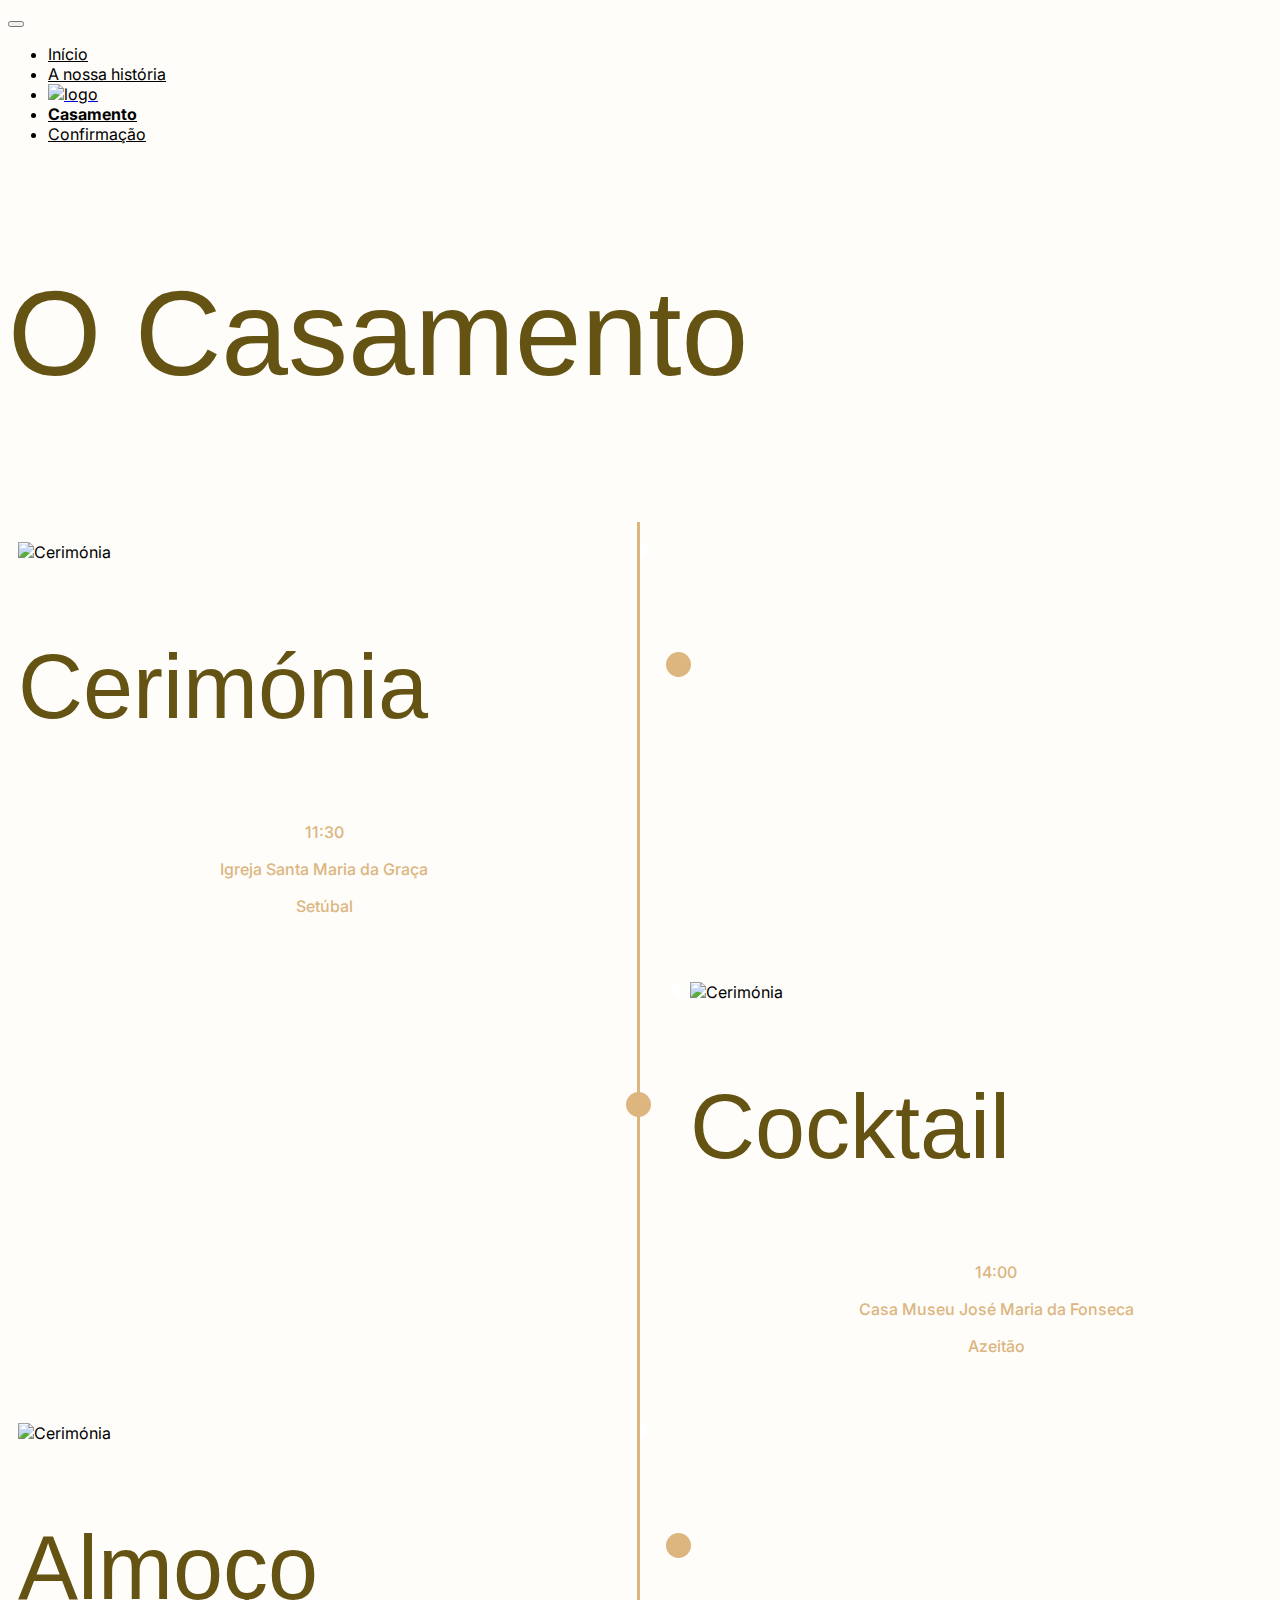
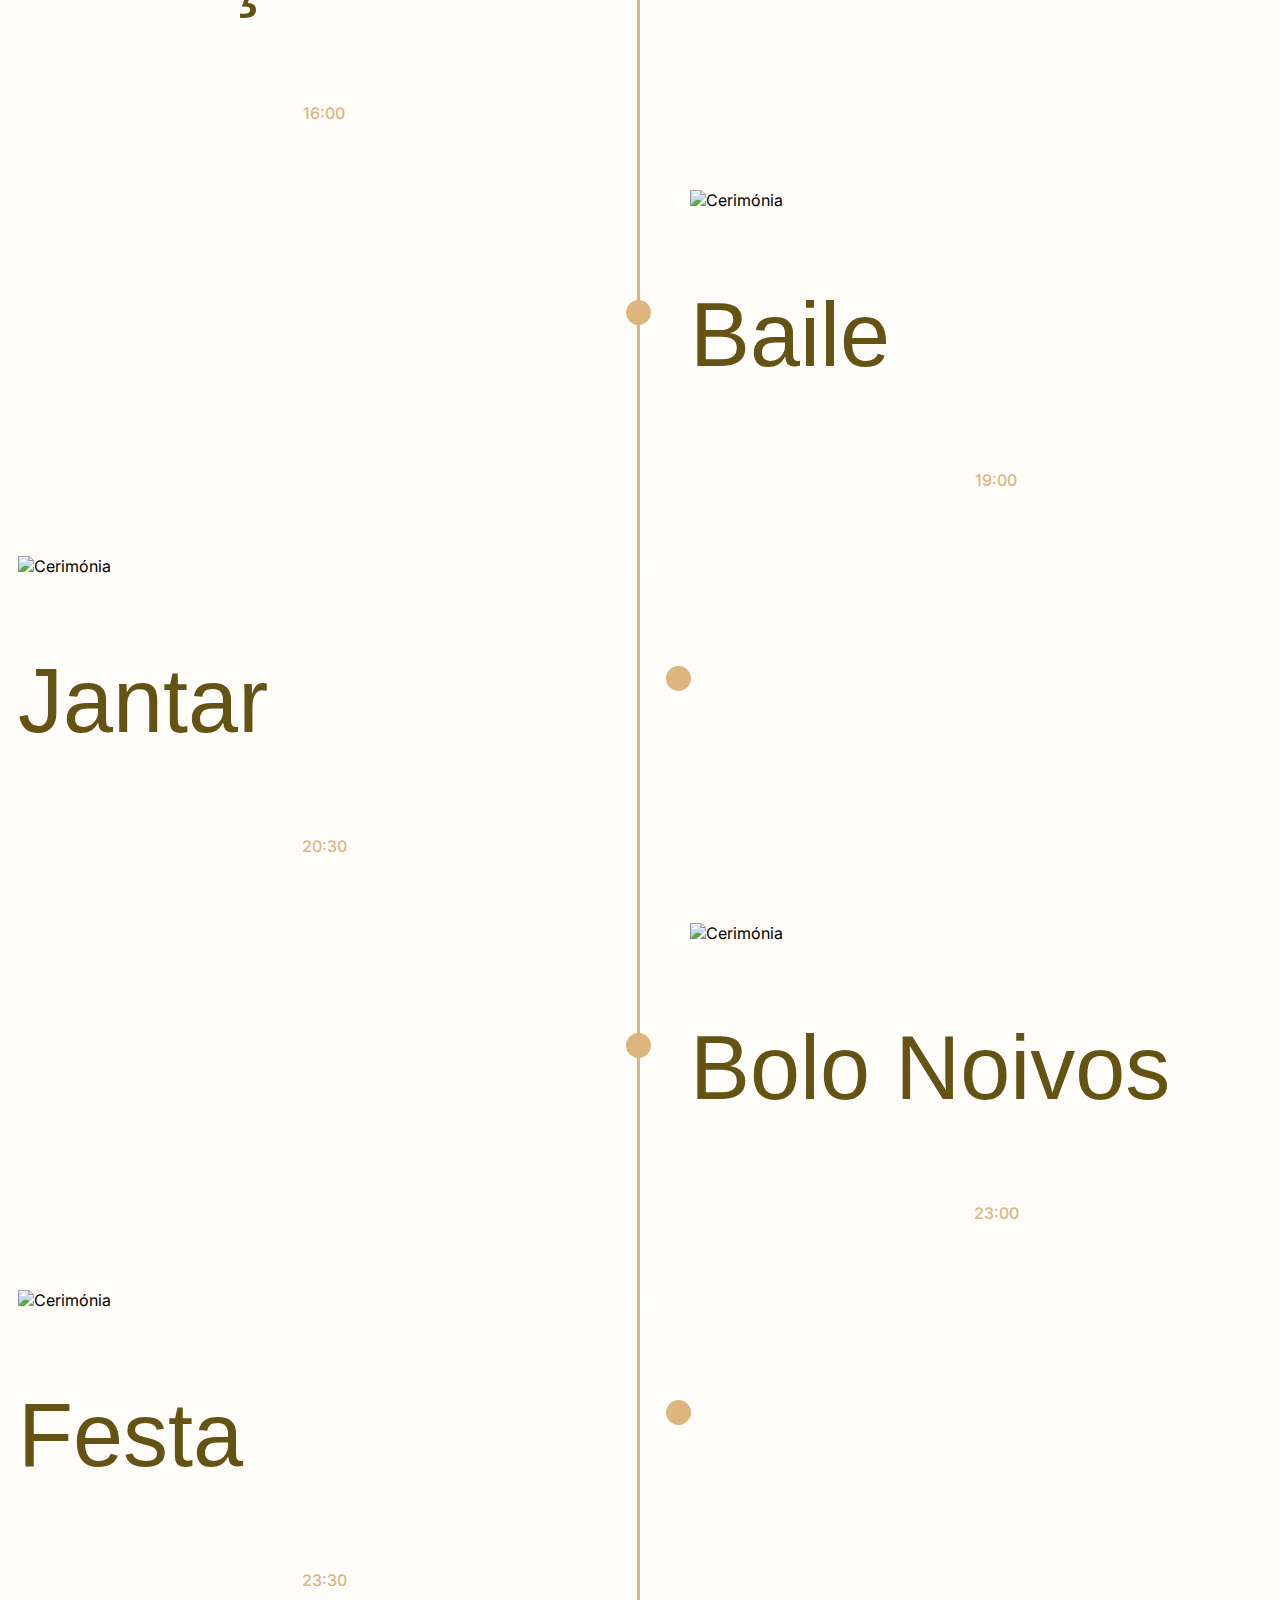
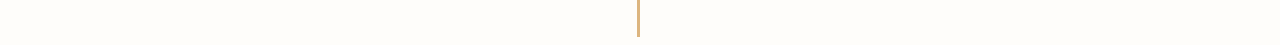
==== Casamento.html @ efe5643a "Add files via upload" ====
<!DOCTYPE html>
<html lang="en">
<head>
    <meta charset="UTF-8">
    <meta http-equiv="X-UA-Compatible" content="IE=edge">
    <meta name="viewport" content="width=device-width, initial-scale=1.0">
    <link href="https://cdn.jsdelivr.net/npm/bootstrap@5.2.3/dist/css/bootstrap.min.css" rel="stylesheet" integrity="sha384-rbsA2VBKQhggwzxH7pPCaAqO46MgnOM80zW1RWuH61DGLwZJEdK2Kadq2F9CUG65" crossorigin="anonymous">
    <link rel="stylesheet" href="styles.css">
    <title>Iris&Francisco</title>
</head>
<body class="bg-main-color">
      <!-- Navbar -->
    <nav class="navbar navbar-expand-md navbar-light">
      <a class="navbar-brand" href="#"><img class="navbar-brand-image logo-image nav-link " src="Lib/Images/Logo.png" alt="logo"></a>
      <button class="navbar-toggler" type="button" data-toggle="collapse" data-target="#navbarNav" aria-controls="navbarNav" aria-expanded="false" aria-label="Toggle navigation">
        <span class="navbar-toggler-icon"></span>
      </button>
      <div class="collapse navbar-collapse justify-content-center" id="navbarNav">
        <ul class="navbar-nav align-items-center">
          <li class="nav-item">
            <a class="nav-link" aria-current="page" href="index.html">Início</a>
          </li>
          <li class="nav-item">
            <a class="nav-link" href="#">A nossa história</a>
          </li>
          <li id="nav-logo-li" class="nav-item nav-logo-li">
            <a href="index.html"><img class="logo-image nav-link " src="Lib/Images/Logo.png" alt="logo"></a>
          </li>
          <li class="nav-item">
            <a class="nav-link nav-link-current" href="Casamento.html">Casamento</a>
          </li>
          <li class="nav-item">
            <a class="nav-link " href="Confirmacao.html">Confirmação</a>
          </li>
        </ul>
      </div>
    </nav>
        <!-- Navbar -->

    <p class="location-header text-center" style="font-size: 120px;">O Casamento</p>

    <div class="container py-5">
      <div class="main-timeline-2">
        <div class="timeline-2 left-2">
          <div class="custom-timeline-item-left d-flex flex-column justify-content-center align-items-center">
            <img class="custom-timeline-item-icon" src="Lib/Icons/cerimonia.png" alt="Cerimónia" style="width: 90px; height: 90px;">
            <p class="custom-timeline-item-title">Cerimónia</p>
            <p class="custom-timeline-item-details mb-0">11:30</p>
            <p class="custom-timeline-item-details mb-0">Igreja Santa Maria da Graça</p>
            <p class="custom-timeline-item-details">Setúbal</p>
          </div>
        </div>
        <div class="timeline-2 right-2">
          <div class="custom-timeline-item-right d-flex flex-column justify-content-center align-items-center" >
            <img class="custom-timeline-item-icon" src="Lib/Icons/cocktail.png" alt="Cerimónia" style="width: 90px; height: 90px;">
            <p class="custom-timeline-item-title">Cocktail</p>
            <p class="custom-timeline-item-details mb-0">14:00</p>
            <p class="custom-timeline-item-details mb-0">Casa Museu José Maria da Fonseca</p>
            <p class="custom-timeline-item-details">Azeitão</p>
          </div>
        </div>
        <div class="timeline-2 left-2">
          <div class="custom-timeline-item-left d-flex flex-column justify-content-center align-items-center" >
            <img class="custom-timeline-item-icon" src="Lib/Icons/almoço.png" alt="Cerimónia" style="width: 90px; height: 90px;">
            <p class="custom-timeline-item-title">Almoço</p>
            <p class="custom-timeline-item-details mb-0">16:00</p>
          </div>
        </div>
        <div class="timeline-2 right-2">
          <div class="custom-timeline-item-right d-flex flex-column justify-content-center align-items-center" >
            <img class="custom-timeline-item-icon" src="Lib/Icons/baile.png" alt="Cerimónia" style="width: 90px; height: 90px;">
            <p class="custom-timeline-item-title">Baile</p>
            <p class="custom-timeline-item-details mb-0">19:00</p>
          </div>
        </div>
        <div class="timeline-2 left-2">
          <div class="custom-timeline-item-left d-flex flex-column justify-content-center align-items-center" >
            <img class="custom-timeline-item-icon" src="Lib/Icons/jantar.png" alt="Cerimónia" style="width: 90px; height: 90px;">
            <p class="custom-timeline-item-title">Jantar</p>
            <p class="custom-timeline-item-details mb-0">20:30</p>
          </div>
        </div>
        <div class="timeline-2 right-2">
          <div class="custom-timeline-item-right d-flex flex-column justify-content-center align-items-center" >
            <img class="custom-timeline-item-icon" src="Lib/Icons/bolo noivos.png" alt="Cerimónia" style="width: 90px; height: 90px;">
            <p class="custom-timeline-item-title">Bolo Noivos</p>
            <p class="custom-timeline-item-details mb-0">23:00</p>
          </div>
        </div>
        <div class="timeline-2 left-2">
          <div class="custom-timeline-item-left d-flex flex-column justify-content-center align-items-center" >
            <img class="custom-timeline-item-icon" src="Lib/Icons/festa.png" alt="Cerimónia" style="width: 90px; height: 90px;">
            <p class="custom-timeline-item-title">Festa</p>
            <p class="custom-timeline-item-details mb-0">23:30</p>
          </div>
        </div>
      </div>
    </div>





    <script src="app.js"></script>  
    <script src="https://code.jquery.com/jquery-3.2.1.slim.min.js" integrity="sha384-KJ3o2DKtIkvYIK3UENzmM7KCkRr/rE9/Qpg6aAZGJwFDMVNA/GpGFF93hXpG5KkN" crossorigin="anonymous"></script>
    <script src="https://cdn.jsdelivr.net/npm/popper.js@1.12.9/dist/umd/popper.min.js" integrity="sha384-ApNbgh9B+Y1QKtv3Rn7W3mgPxhU9K/ScQsAP7hUibX39j7fakFPskvXusvfa0b4Q" crossorigin="anonymous"></script>
    <script src="https://cdn.jsdelivr.net/npm/bootstrap@4.0.0/dist/js/bootstrap.min.js" integrity="sha384-JZR6Spejh4U02d8jOt6vLEHfe/JQGiRRSQQxSfFWpi1MquVdAyjUar5+76PVCmYl" crossorigin="anonymous"></script>
</body>
</html>
---- styles.css ----
@import url('https://fonts.googleapis.com/css2?family=Inter:wght@300;400;700&display=swap');

@import url('https://fonts.googleapis.com/css2?family=Inter&display=swap');

@font-face {
    font-family: 'White Angelica';
    src: url('Lib/Font/WhiteAngelica.ttf') format('truetype'); /* Chrome 4+, Firefox 3.5, Opera 10+, Safari 3—5 */
}

@font-face {
    font-family: RetroSignature;
    src: url("Lib/Font/RetroSignature.otf") format("opentype");
}

@font-face {
    font-family: RetroSignature;
    font-weight: bold;
    src: url("Lib/Font/RetroSignature.otf") format("opentype");
}

:root{
    --bg-color-light: #FEFDFA;
    --bg-color-light-2: #FCF9F7;
    --bg-color-medium: #E5CF9D;

}

body{
    font-family: 'Inter', sans-serif;
    font-weight: 400;
}

.bg-main-color{
    background-color: var(--bg-color-light);
}

.gradient-base{
    background: linear-gradient(90deg, rgb(241 226 185) 0%, rgba(227,196,144,1) 100%);
}

.logo-image{
    width: 80%;
    margin-left: auto;
    margin-right: auto;
    max-height: 150px;
    max-width: 150px;
}

.nav{
    margin-left: 100px;
    margin-right: 100px;
}



@media (max-width: 767.98px) {
    .nav-logo-li {
      display: none;
    }
  }

@media (min-width: 767.98px) {
.navbar-brand {
    display: none;
}
}


.navbar-nav{
    width: 730px;
    justify-content: center;
    justify-content: space-around;
}

@media (min-width: 920px) {
    .navbar-nav {
        width: 900px;
    }
    }


.navbar-brand-image{
    max-height: 70px;
}

.nav-link{
    color: black;

}

.nav-link:active, .nav-link:hover, .nav-link-current{
    color: black;
    font-weight: 700;
}


.capa-home{
    background: url('Lib/Images/Capa.png');
    background-size: cover;
    background-position: center;
    opacity: 0.6;
    min-height: 90vh;

    align-items: flex-end;
    justify-content: center;
    display: flex;
}

.capa-home-text{

    color: var(--bg-color-light-2);
    text-align: center;
}

.capa-home-names{
    /* Iris e Francisco */
    /*width: 825px;*/
    height: 101px;
    font-family: 'White Angelica';
    font-style: normal;
    font-weight: 400;
    font-size: calc(24px + 5vw);
    line-height: 100%;
    text-shadow: 0px 0px 36px rgba(0, 0, 0, 0.45);
    display: inline-block;
}

@media (max-width: 399px) {
    .capa-home-names {
      display: block;
    }
  }

.capa-home-date{
    font-style: normal;
    font-weight: 700;
    font-size: 24px;
    line-height: 100%;
    /* identical to box height, or 24px */
    text-shadow: 0px 0px 36px rgba(0, 0, 0, 0.45);
    letter-spacing: 20px;

}

@media (max-width: 399px) {
    .capa-home-date {
      letter-spacing: 4px;
    }
  }

.countdown{
    min-height: 200px;
    margin-right: 0px;
    margin-left: 0px;
}

.countdown div {
    display: flex;
    justify-content: center;
    align-items: center;
}

.countdown-img{
    height: 150px;
    display: flex;
    justify-content: center;
    align-self: center;
}

.countdown-time{
    display: flex;
    flex-direction: column;
}

.countdown-numbers{
    font-family: 'Inter', sans-serif;
    font-weight: 300;
    /*  font-size: 40px;  */
    font-size: calc(24px + 1vw);
    font-style: italic;
    color: var(--bg-color-light-2);
}

.countdown-labels{
    font-family: 'White Angelica', sans-serif;
    font-weight: 400;
    /* font-size: 40px; */
    font-size: calc(16px + 1vw);
    color: var(--bg-color-light-2);
}

@media (max-width: 767.98px) {
    .countdown-img {
      display: none !important;
    }
    .countdown{
        padding:30px;
    }
  }

.location{
    row-gap: 50px;
}

.location-half-color-bg-right{
    background: linear-gradient(90deg, transparent 50%, rgba(219,198,150,1) 50%);
    height:400px;
    width: 400px;
}

.location-half-color-bg-left{
    background: linear-gradient(90deg,rgba(219,198,150,1) 50%, transparent 50% );
    height:400px;
    width: 400px;
}

.location-header{
    font-family: RetroSignature, sans-serif; 
    font-size: 120px;
    color: #655313;;
}

@media (max-width: 767.98px) {
    .location-header {
      font-size: 95px;
    }
  }

.location-title{
    font-family: RetroSignature;
    font-size: 90px;
    color: #DBC696;
    text-align: center;
}

.location-details{
    font-family: 'Inter', sans-serif;
    font-size: 20px;
    line-height: 24px;
}


.height-inherit{
    height: inherit;

}


.confirmation-title{
    font-family: 'White Angelica', sans-serif;
    font-style: normal;
    font-weight: 400;
    font-size: min(calc(24px + 5vw), 45px);
    line-height: 82px;
    text-align: center;
    color: #655313;
    display: inline-block;
}

@media (max-width: 399px) {
    .confirmation-title {
      display: block;
    }
  }



.custom-timeline-item-left{
    background: url('Lib/Images/bolinhas.png');
    background-size: cover;
    background-position: center;
    /* height: 420px; */
    /*width: 420px;*/
    margin-right: 0px;
    margin-left: auto;
    padding: 10px;
}

.custom-timeline-item-right{
    background: url('Lib/Images/bolinhas.png');
    background-size: cover;
    background-position: center;
    /* height: 420px; */
    /*width: 420px;*/
    padding: 10px;
}
/*
@media (max-width: 399px) {
    .custom-timeline-item {
        
        width: 300px;
    }
  }*/

.custom-timeline-item-icon{
    width: 90px;
    height: 90px;
    transform: translateY(10px);
}

.custom-timeline-item-title{
    font-family: RetroSignature, sans-serif;
    font-style: normal;
    font-weight: 400;
    font-size: 90px;
    line-height: 100%;
    color: #655313;
}

.custom-timeline-item-details{
    font-family: 'Inter';
    font-style: normal;
    font-weight: 500;
    font-size: 16px;
    line-height: 130%;
    /* or 26px */

    text-align: center;

    color: #DCB57F;
}


/* ----------------------------------------------------------*/
/* Timeline - from:  */
/* ----------------------------------------------------------*/

/* The actual timeline (the vertical ruler) */
.main-timeline-2 {
    position: relative;
  }
  
  /* The actual timeline (the vertical ruler) */
  .main-timeline-2::after {
    content: "";
    position: absolute;
    width: 3px;
    background-color: #DCB57F;
    top: 0;
    bottom: 0;
    left: 50%;
    margin-left: -3px;
  }
  
  /* Container around content */
  .timeline-2 {
    position: relative;
    background-color: inherit;
    width: 50%;
  }
  
  /* The circles on the timeline */
  .timeline-2::after {
    content: "";
    position: absolute;
    width: 25px;
    height: 25px;
    right: -11px;
    background-color: #DCB57F;
    top: 130px;
    border-radius: 50%;
    z-index: 1;
  }
  
  /* Place the container to the left */
  .left-2 {
    padding: 0px 40px 20px 0px;
    left: 0;
  }
  
  /* Place the container to the right */
  .right-2 {
    padding: 0px 0px 20px 40px;
    left: 50%;
  }
  
  /* Add arrows to the left container (pointing right) */
  .left-2::before {
    content: " ";
    position: absolute;
    top: 18px;
    z-index: 1;
    right: 30px;
    border: medium solid white;
    border-width: 10px 0 10px 10px;
    border-color: transparent transparent transparent white;
  }
  
  /* Add arrows to the right container (pointing left) */
  .right-2::before {
    content: " ";
    position: absolute;
    top: 18px;
    z-index: 1;
    left: 30px;
    border: medium solid white;
    border-width: 10px 10px 10px 0;
    border-color: transparent white transparent transparent;
  }
  
  /* Fix the circle for containers on the right side */
  .right-2::after {
    left: -14px;
  }
  
  /* Media queries - Responsive timeline on screens less than 600px wide */
  @media screen and (max-width: 600px) {
    /* Place the timelime to the left */
    .main-timeline-2::after {
      left: 31px;
    }
  
    /* Full-width containers */
    .timeline-2 {
      width: 100%;
      padding-left: 70px;
      padding-right: 25px;
    }
  
    /* Make sure that all arrows are pointing leftwards */
    .timeline-2::before {
      left: 60px;
      border: medium solid white;
      border-width: 10px 10px 10px 0;
      border-color: transparent white transparent transparent;
    }
  
    /* Make sure all circles are at the same spot */
    .left-2::after,
    .right-2::after {
      left: 18px;
    }
  
    .left-2::before {
      right: auto;
    }
  
    /* Make all right containers behave like the left ones */
    .right-2 {
      left: 0%;
    }
  }

/* ----------------------------------------------------------*/
/* ----------------------------------------------------------*/
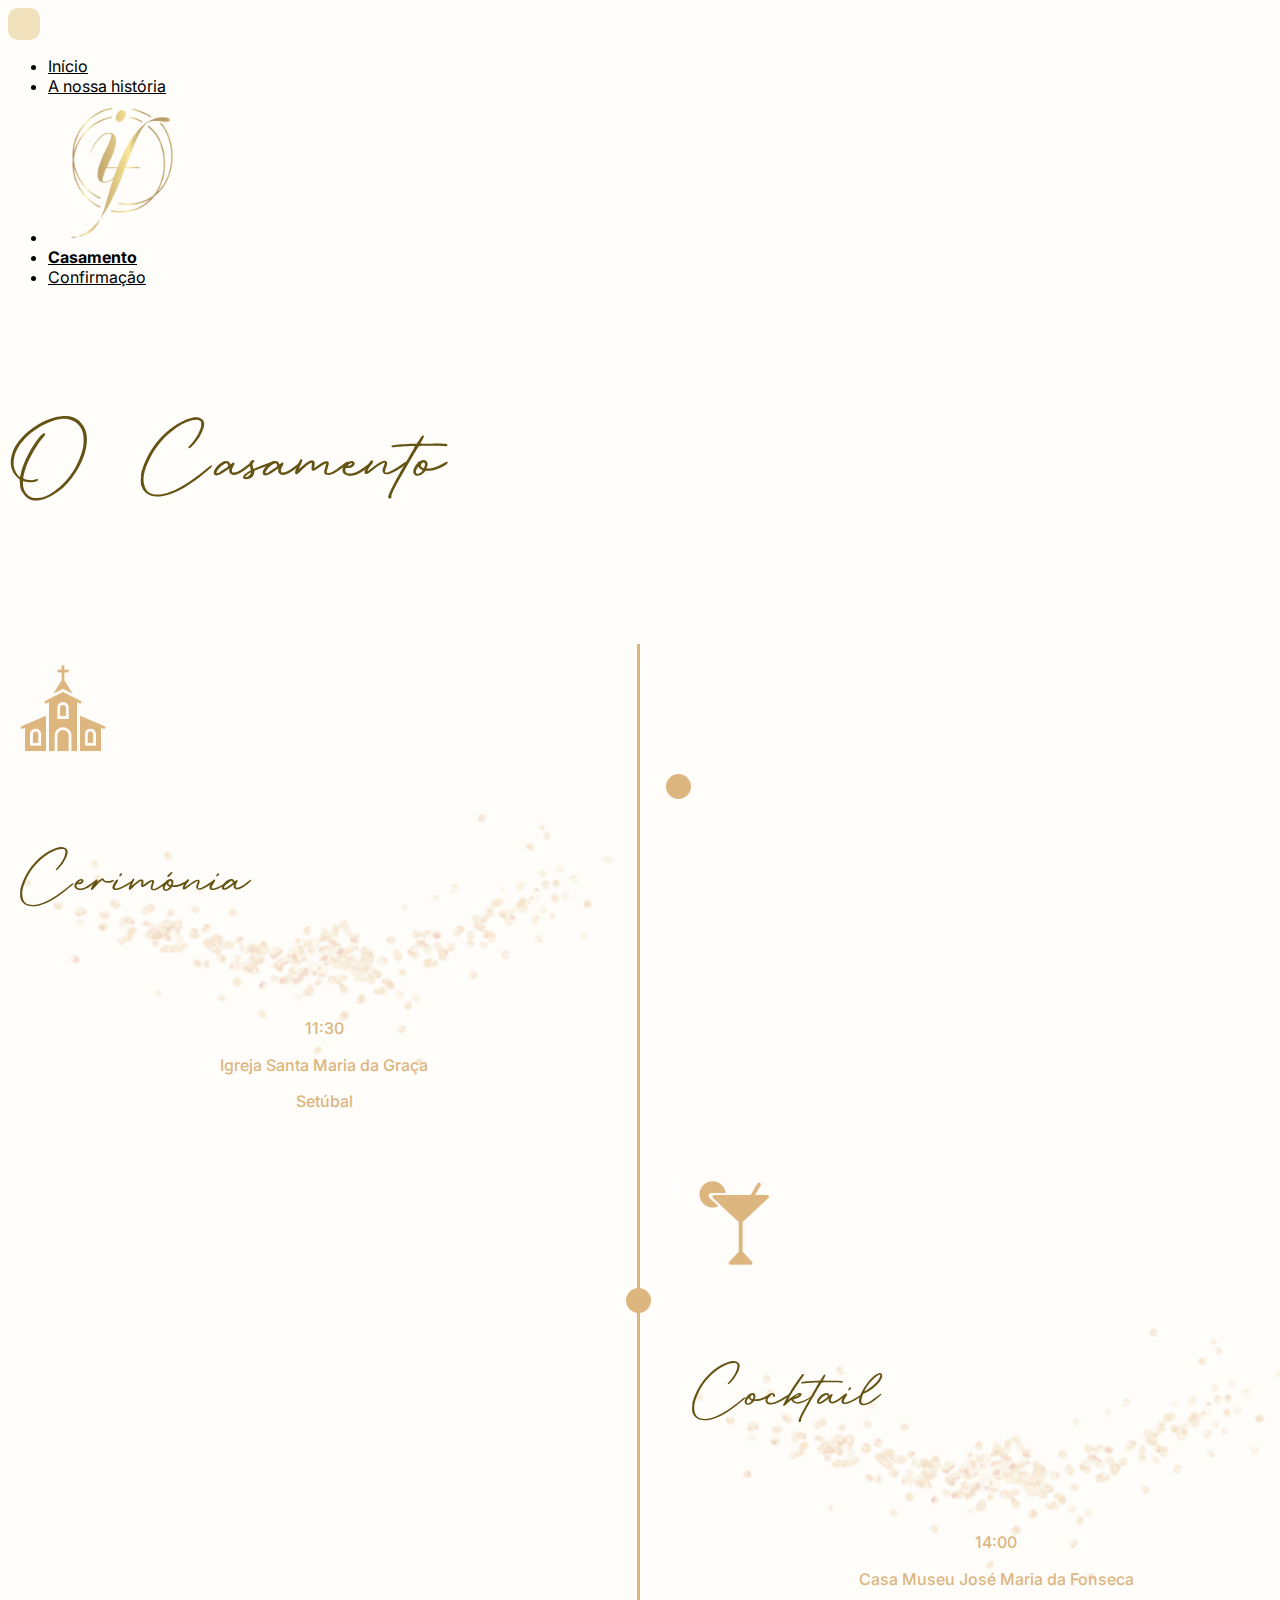
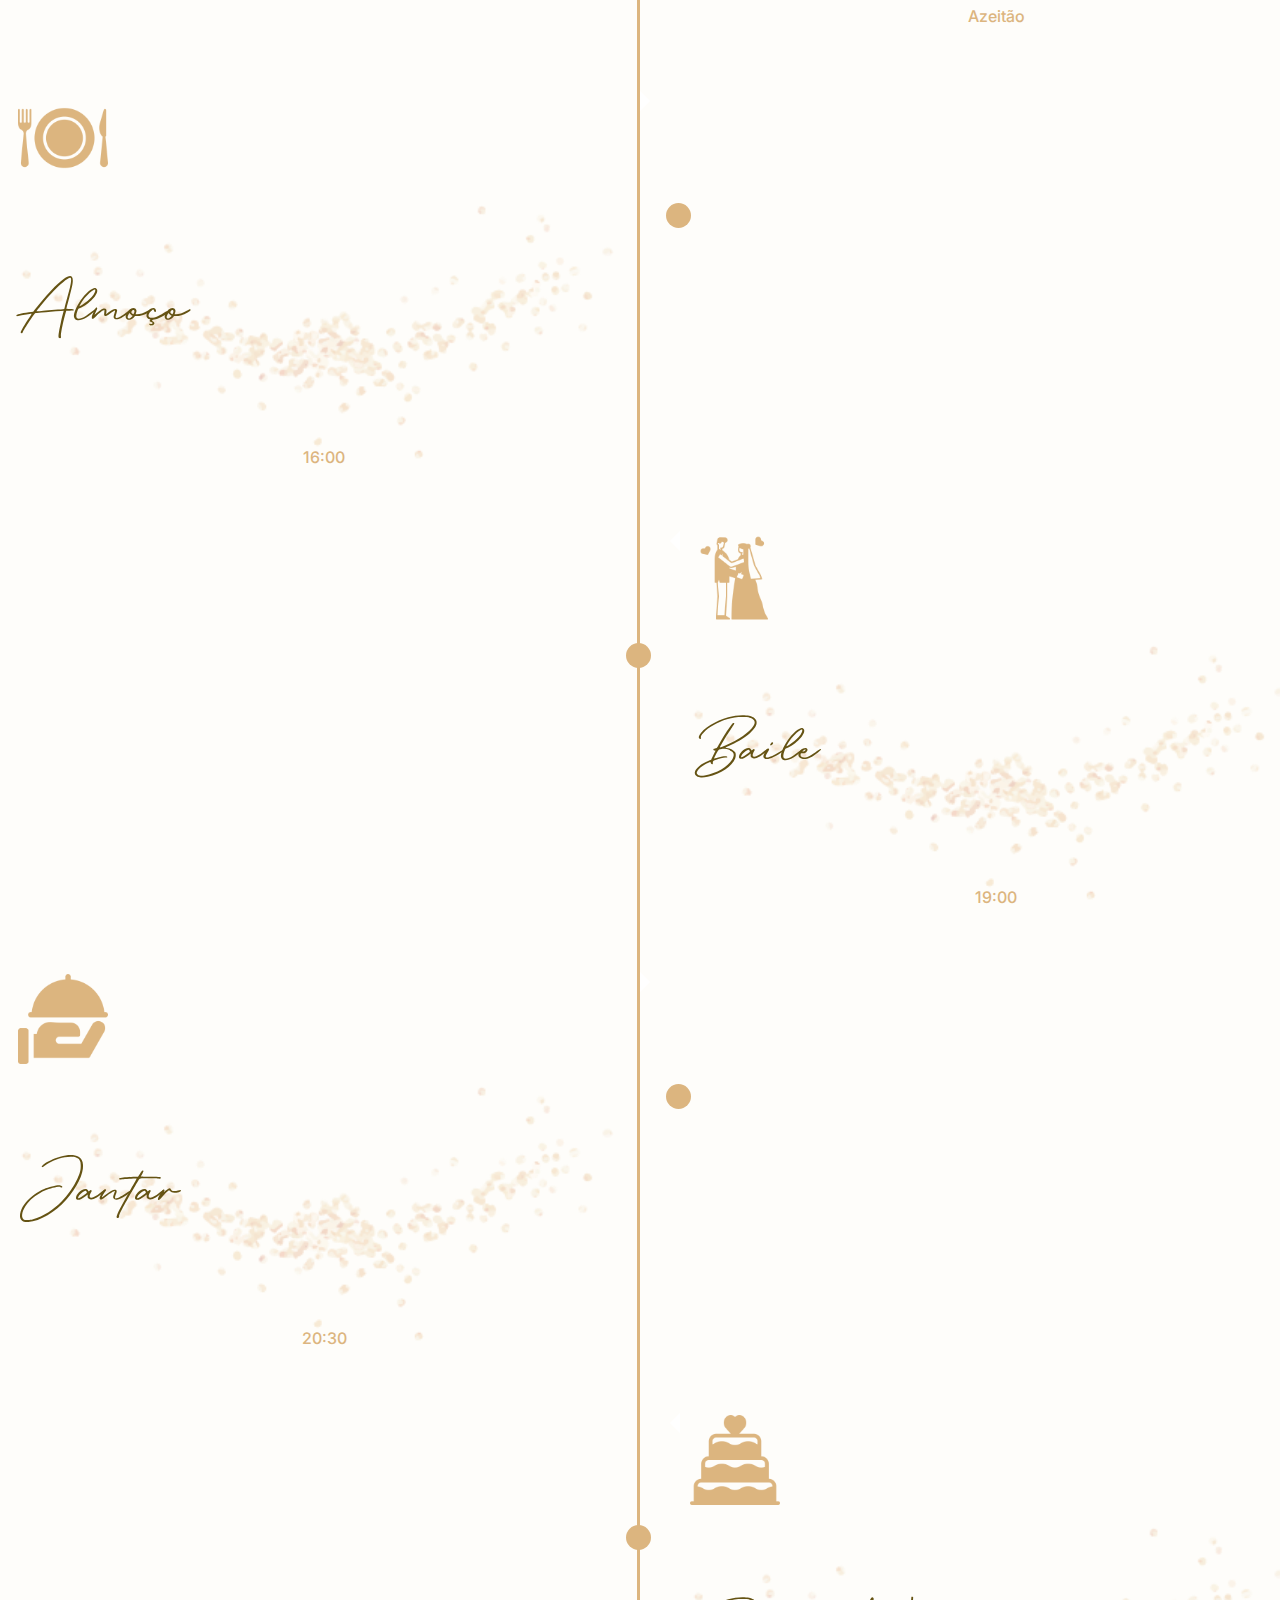
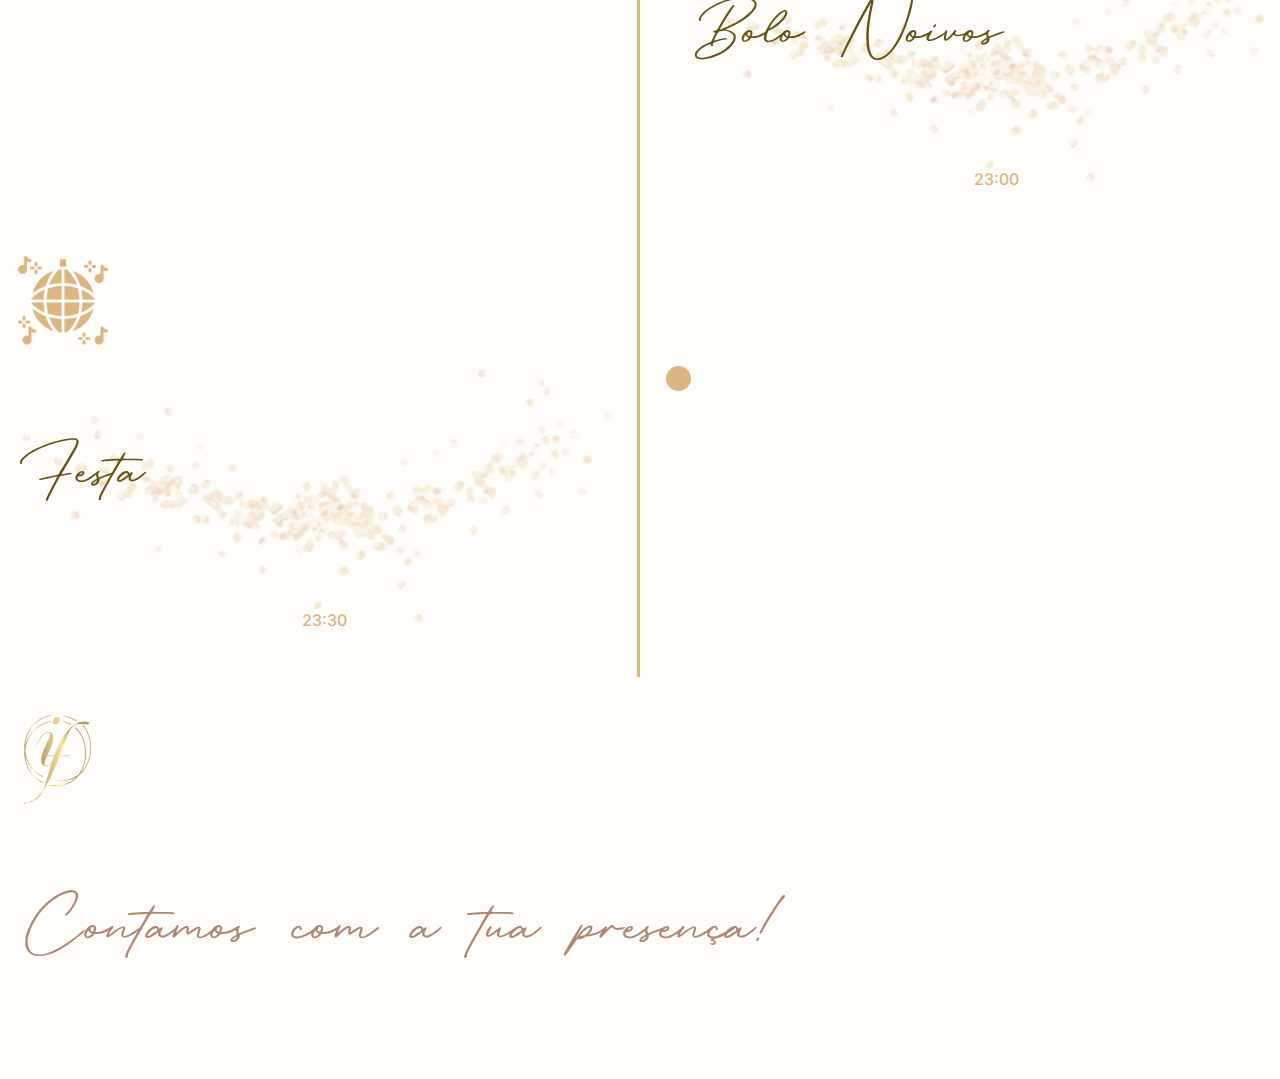
==== commit 55aea43d: "Update Casamento.html" ====
--- a/Casamento.html
+++ b/Casamento.html
@@ -21,7 +21,7 @@
             <a class="nav-link" aria-current="page" href="index.html">Início</a>
           </li>
           <li class="nav-item">
-            <a class="nav-link" href="#">A nossa história</a>
+            <a class="nav-link" href="Historia.html">A nossa história</a>
           </li>
           <li id="nav-logo-li" class="nav-item nav-logo-li">
             <a href="index.html"><img class="logo-image nav-link " src="Lib/Images/Logo.png" alt="logo"></a>
@@ -98,6 +98,15 @@
     </div>
 
 
+    <!-- Footer -->    
+    <section style="min-height: 300px; background: url(Lib/Images/FooterImage.png); background-size: cover; background-position: center;" >
+      <div class="text-center">
+        <img  style="width: 100px; height: 100px; transform: translateY(30px);" src="Lib/Images/Logo.png" alt="logo">
+      </div>
+      <p class="footer-text text-center" >Contamos com a tua presença!</p>
+</section>    
+
+
 
 
 
--- a/styles.css
+++ b/styles.css
@@ -28,6 +28,25 @@
 body{
     font-family: 'Inter', sans-serif;
     font-weight: 400;
+}
+
+button{
+  background: rgba(237, 217, 172, 0.8);
+  border-radius: 10px;
+  border-color: rgba(237, 217, 172, 0.8);
+  border-width: 0px;
+  padding: 16px;
+  color: white;
+  font-family: 'Inter';
+  font-style: normal;
+  font-weight: 400;
+  font-size: 20px;
+  line-height: 24px;
+  text-align: center;
+}
+
+button:hover{
+  box-shadow: 0px 0px 10px white;
 }
 
 .bg-main-color{
@@ -78,6 +97,12 @@
     }
     }
 
+@media (max-width: 767.98px) {
+    .navbar-nav {
+      width: 100%;
+  }
+}
+
 
 .navbar-brand-image{
     max-height: 70px;
@@ -97,8 +122,8 @@
 .capa-home{
     background: url('Lib/Images/Capa.png');
     background-size: cover;
-    background-position: center;
-    opacity: 0.6;
+    background-position: bottom;
+    opacity: 0.8;
     min-height: 90vh;
 
     align-items: flex-end;
@@ -116,33 +141,41 @@
     /* Iris e Francisco */
     /*width: 825px;*/
     height: 101px;
-    font-family: 'White Angelica';
+    font-family: RetroSignature, sans-serif;
     font-style: normal;
     font-weight: 400;
-    font-size: calc(24px + 5vw);
+    font-size: calc(32px + 7vw);
     line-height: 100%;
     text-shadow: 0px 0px 36px rgba(0, 0, 0, 0.45);
     display: inline-block;
-}
-
-@media (max-width: 399px) {
+    transform: translateY(-70px);
+    letter-spacing: 10px;
+}
+
+@media (max-width: 470px) {
     .capa-home-names {
       display: block;
+      letter-spacing: 5px;
+      transform: translateY(0px);
     }
   }
 
 .capa-home-date{
     font-style: normal;
     font-weight: 700;
-    font-size: 24px;
+    font-size: calc(30px + 1vw);
+
     line-height: 100%;
     /* identical to box height, or 24px */
-    text-shadow: 0px 0px 36px rgba(0, 0, 0, 0.45);
-    letter-spacing: 20px;
-
-}
-
-@media (max-width: 399px) {
+    text-shadow: 0px 4px 30px rgba(186, 159, 62, 0.5);
+    letter-spacing: 40px;
+    color: #ffffff;
+    text-align: center;
+    margin-top:30px;
+
+}
+
+@media (max-width: 767.98px) {
     .capa-home-date {
       letter-spacing: 4px;
     }
@@ -194,7 +227,7 @@
       display: none !important;
     }
     .countdown{
-        padding:30px;
+        padding-bottom:30px;
     }
   }
 
@@ -223,8 +256,10 @@
 @media (max-width: 767.98px) {
     .location-header {
       font-size: 95px;
-    }
-  }
+      line-height: 1;
+    }
+  }
+
 
 .location-title{
     font-family: RetroSignature;
@@ -441,5 +476,56 @@
     }
   }
 
+
+.footer-text{
+    font-family: RetroSignature, sans-serif; 
+    font-size: 100px;
+    color:  #AE8870;
+    margin-left: 15px;
+    margin-right: 15px;
+}
+
+@media (max-width: 767.98px) {
+    .footer-text {
+      font-size: 70px;
+      line-height: 1;
+    }
+  }
+
+.know-our-story-text{
+    font-family: RetroSignature, sans-serif; 
+    font-size: 100px;
+    color:  #FCF9F7;
+    margin-left: 15px;
+    margin-right: 15px;
+    line-height: 1;
+}
+
+@media (max-width: 767.98px) {
+    .know-our-story-text {
+      font-size: 70px;
+
+    }
+  }
+
+  @media (min-width: 1200px) {
+    .know-our-story-text {
+       white-space: nowrap;
+    }
+    }
+
+.our-story-image{
+  width:100%
+}
+
+@media (max-width: 767.98px) {
+  .our-story-image {
+    min-width: 300px;
+    margin-bottom: 30px;
+  }
+}
+
+
+
 /* ----------------------------------------------------------*/
-/* ----------------------------------------------------------*/+/* ----------------------------------------------------------*/
